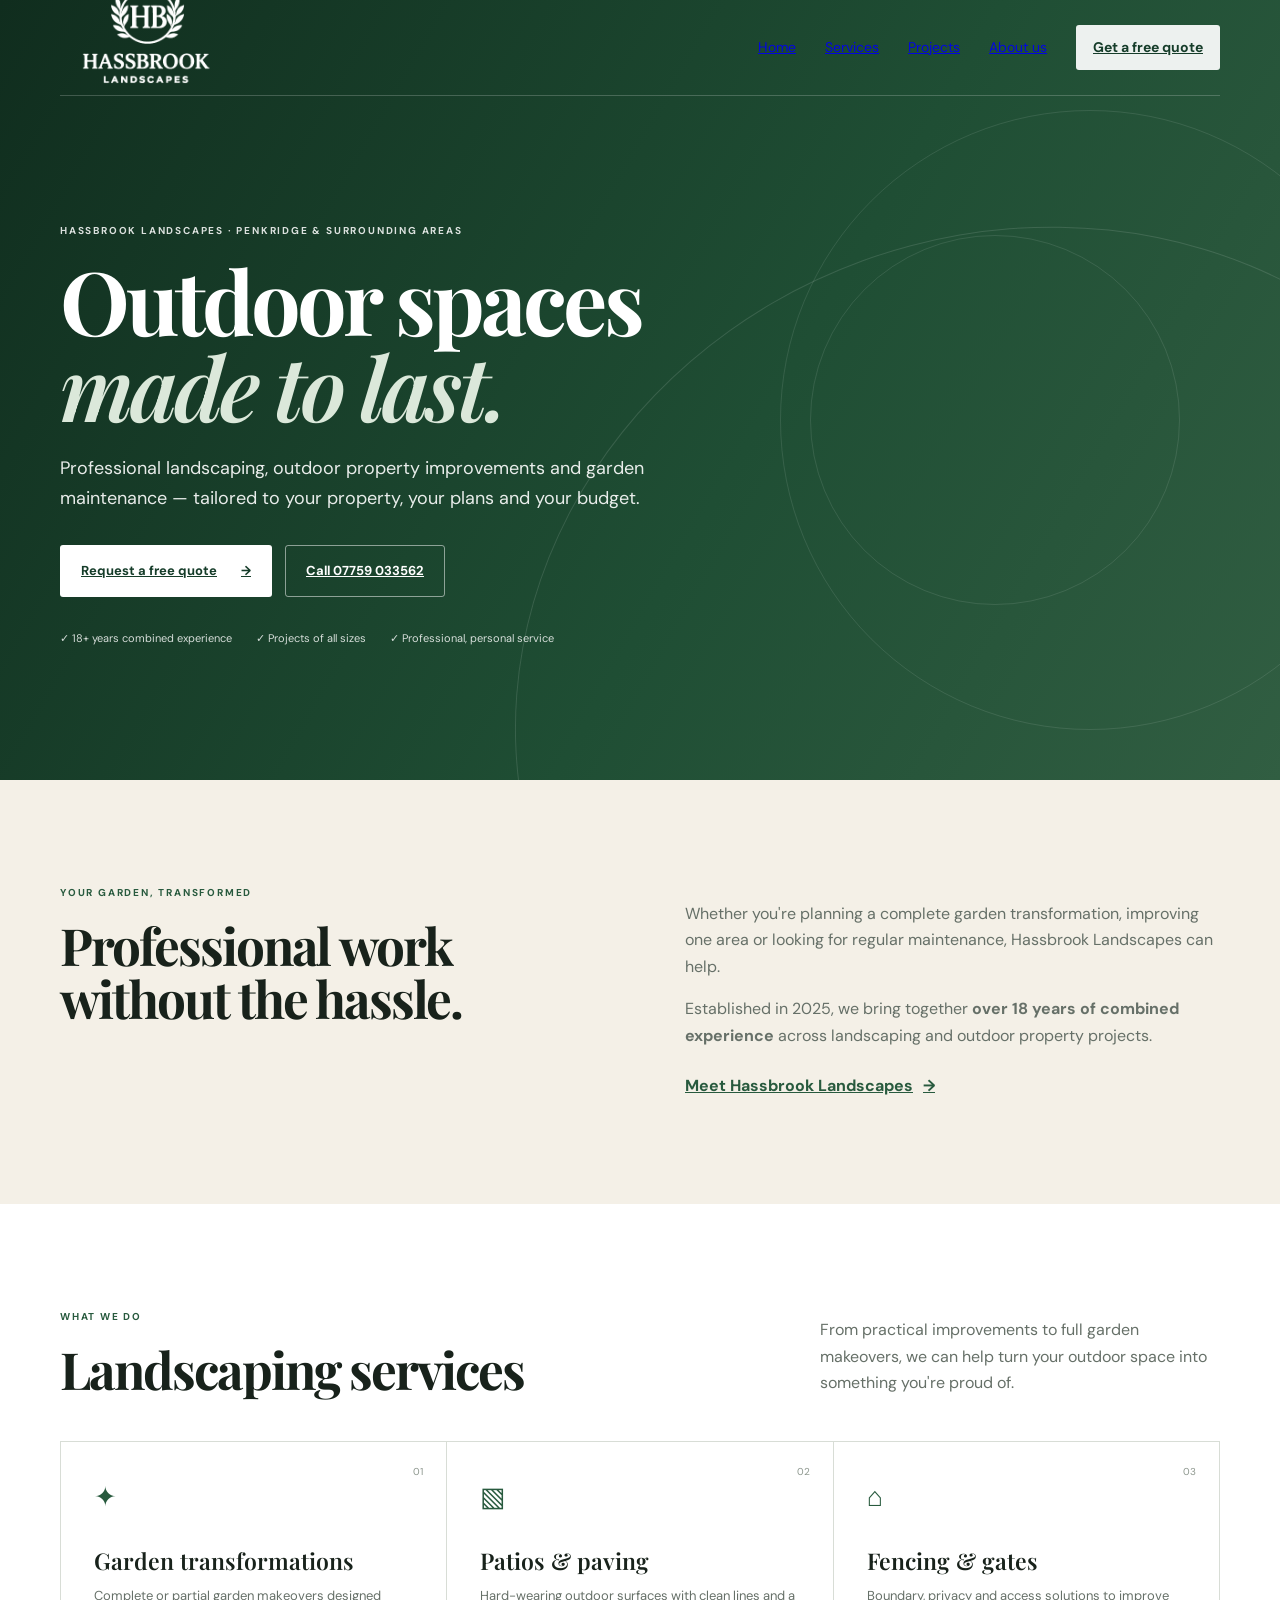
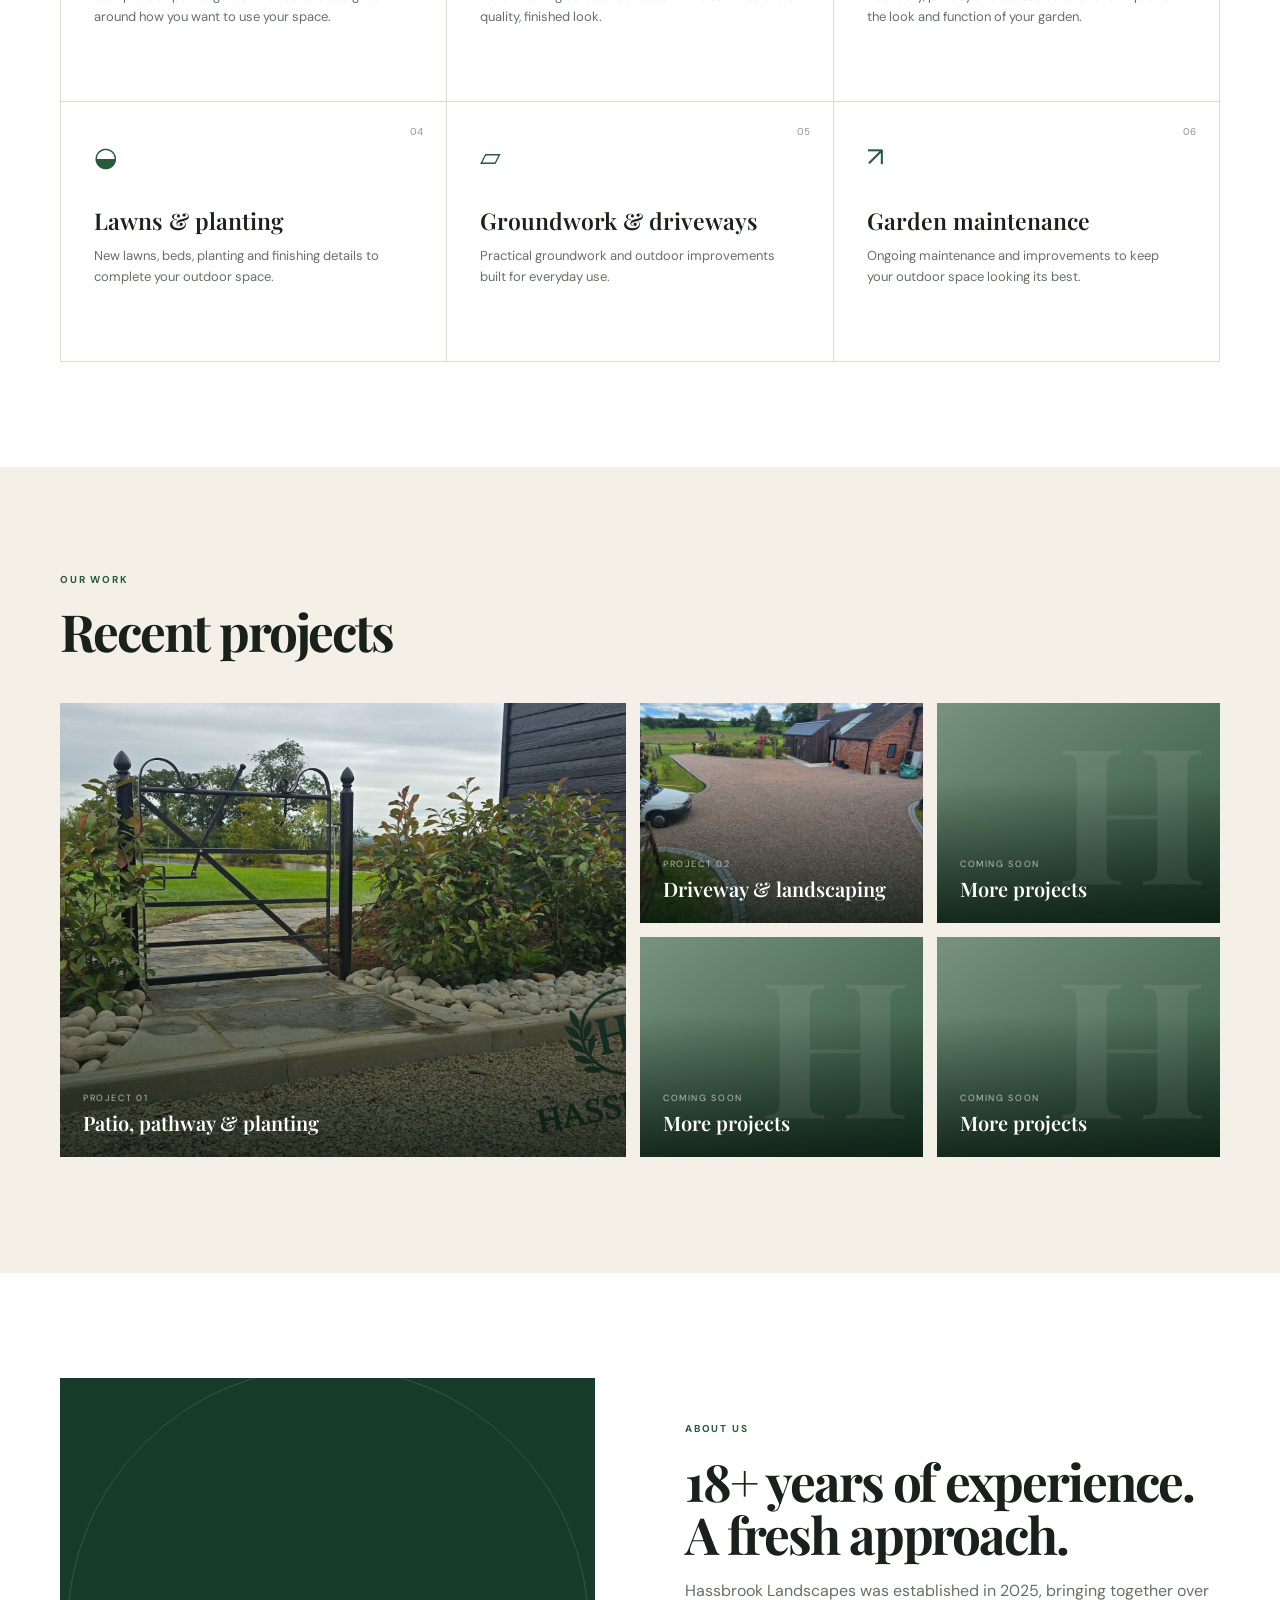
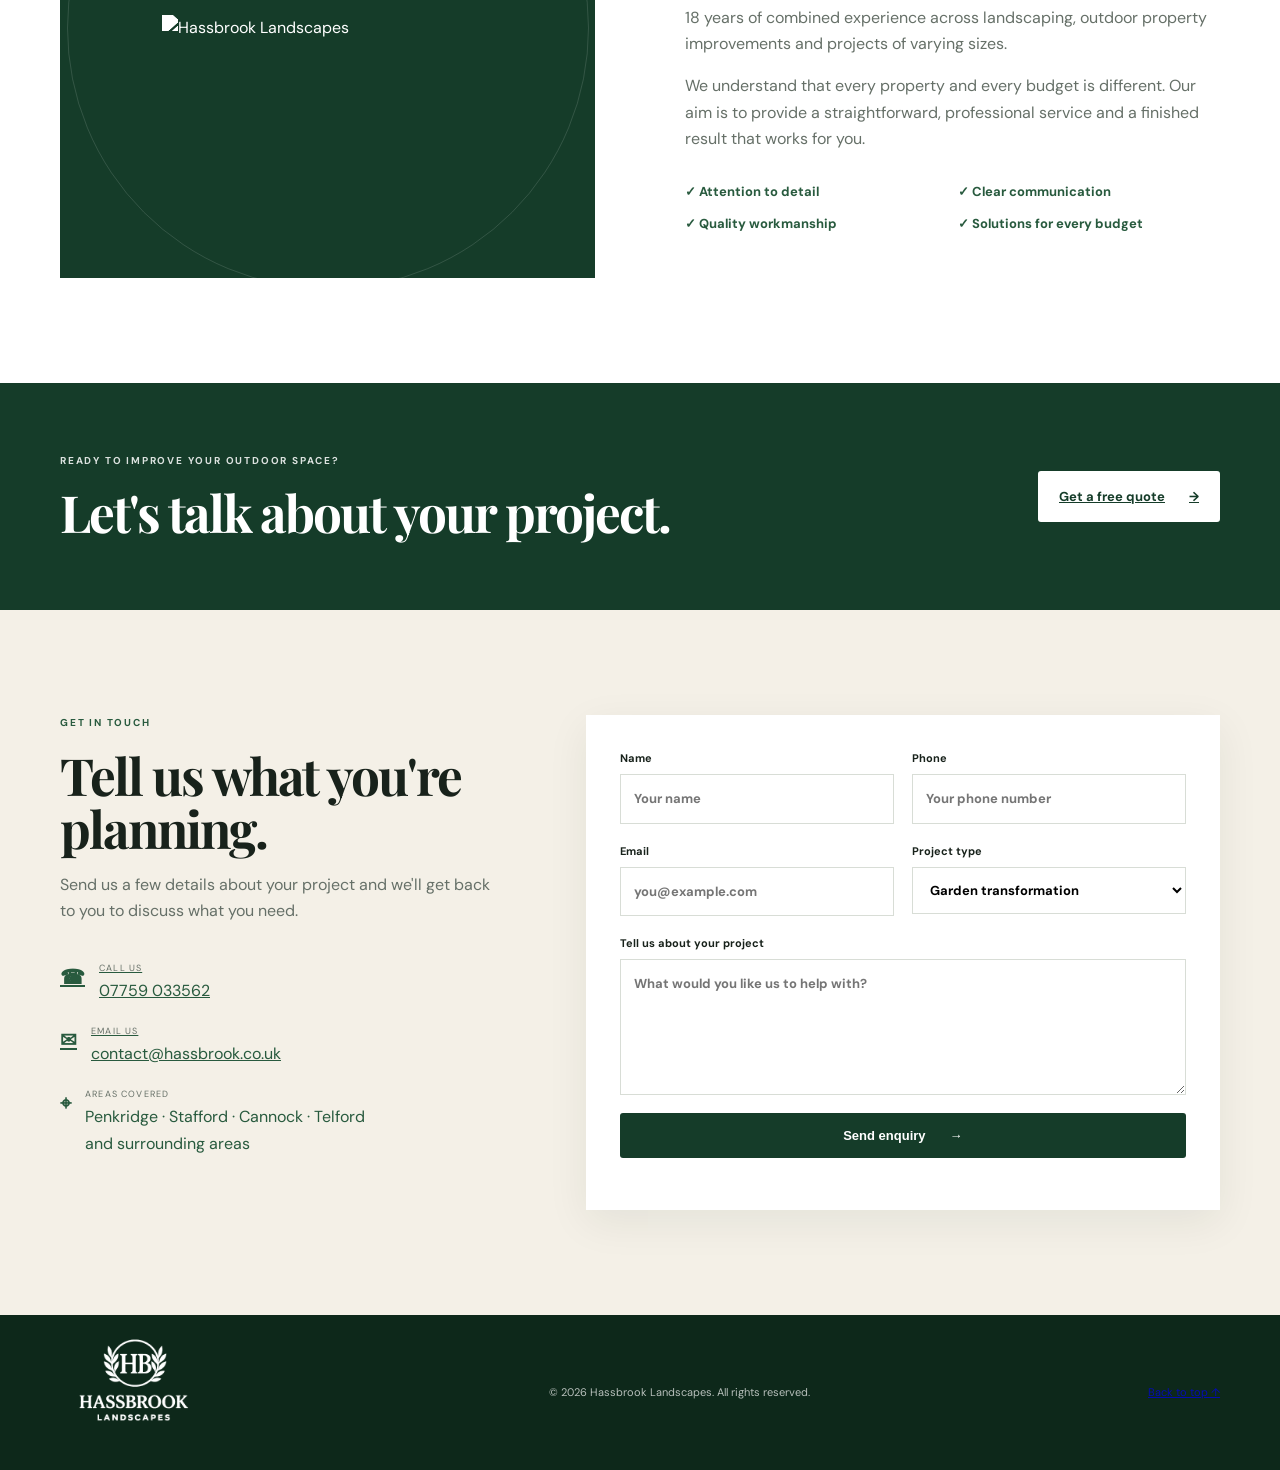
==== index.html @ f32b40a1 "Add files via upload" ====
<!doctype html>
<html lang="en-GB">
<head>
<meta charset="utf-8"><meta name="viewport" content="width=device-width,initial-scale=1">
<meta name="description" content="Hassbrook Landscapes provides landscaping, outdoor property improvements and garden maintenance across Penkridge, Stafford, Cannock, Telford and surrounding areas.">
<meta name="theme-color" content="#153c29"><title>Hassbrook Landscapes | Landscaping & Garden Maintenance</title>
<link rel="preconnect" href="https://fonts.googleapis.com"><link rel="preconnect" href="https://fonts.gstatic.com" crossorigin>
<link href="https://fonts.googleapis.com/css2?family=DM+Sans:wght@400;500;600;700&family=Playfair+Display:wght@600;700&display=swap" rel="stylesheet"><link rel="stylesheet" href="style.css">
</head>
<body>
<header class="header"><div class="wrap nav"><a class="logo-link" href="#home"><img src="logo.png" alt="Hassbrook Landscapes logo"></a><button class="menu" aria-label="Open navigation">☰</button><nav><a href="#home">Home</a><a href="#services">Services</a><a href="#projects">Projects</a><a href="#about">About us</a><a class="nav-cta" href="#contact">Get a free quote</a></nav></div></header>
<main>
<section id="home" class="hero"><div class="hero-shape one"></div><div class="hero-shape two"></div><div class="wrap hero-inner"><p class="eyebrow">Hassbrook Landscapes · Penkridge & surrounding areas</p><h1>Outdoor spaces<br><i>made to last.</i></h1><p class="lead">Professional landscaping, outdoor property improvements and garden maintenance — tailored to your property, your plans and your budget.</p><div class="actions"><a class="btn primary" href="#contact">Request a free quote <b>→</b></a><a class="btn outline" href="tel:07759033562">Call 07759 033562</a></div><div class="trust"><span>✓ 18+ years combined experience</span><span>✓ Projects of all sizes</span><span>✓ Professional, personal service</span></div></div></section>
<section class="intro"><div class="wrap split"><div><p class="eyebrow dark">Your garden, transformed</p><h2>Professional work without the hassle.</h2></div><div class="copy"><p>Whether you're planning a complete garden transformation, improving one area or looking for regular maintenance, Hassbrook Landscapes can help.</p><p>Established in 2025, we bring together <strong>over 18 years of combined experience</strong> across landscaping and outdoor property projects.</p><a class="text-link" href="#about">Meet Hassbrook Landscapes <span>→</span></a></div></div></section>
<section id="services" class="services section"><div class="wrap"><div class="heading"><div><p class="eyebrow dark">What we do</p><h2>Landscaping services</h2></div><p>From practical improvements to full garden makeovers, we can help turn your outdoor space into something you're proud of.</p></div><div class="cards">
<article><span>01</span><div class="ico">✦</div><h3>Garden transformations</h3><p>Complete or partial garden makeovers designed around how you want to use your space.</p></article>
<article><span>02</span><div class="ico">▧</div><h3>Patios & paving</h3><p>Hard-wearing outdoor surfaces with clean lines and a quality, finished look.</p></article>
<article><span>03</span><div class="ico">⌂</div><h3>Fencing & gates</h3><p>Boundary, privacy and access solutions to improve the look and function of your garden.</p></article>
<article><span>04</span><div class="ico">◒</div><h3>Lawns & planting</h3><p>New lawns, beds, planting and finishing details to complete your outdoor space.</p></article>
<article><span>05</span><div class="ico">▱</div><h3>Groundwork & driveways</h3><p>Practical groundwork and outdoor improvements built for everyday use.</p></article>
<article><span>06</span><div class="ico">↗</div><h3>Garden maintenance</h3><p>Ongoing maintenance and improvements to keep your outdoor space looking its best.</p></article>
</div></div></section>
<section id="projects" class="projects section"><div class="wrap"><div class="heading"><div><p class="eyebrow dark">Our work</p><h2>Recent projects</h2></div><p></p></div><div class="gallery"><div class="tile tall photo" style="background-image:url(project-02.jpg)"><div><small>PROJECT 01</small><strong>Patio, pathway & planting</strong></div></div><div class="tile photo" style="background-image:url('/Driveway2026.jpg')"><div><small>PROJECT 02</small><strong>Driveway & landscaping</strong></div></div><div class="tile"><div><small>COMING SOON</small><strong>More projects</strong></div></div><div class="tile"><div><small>COMING SOON</small><strong>More projects</strong></div></div><div class="tile"><div><small>COMING SOON</small><strong>More projects</strong></div></div></div><p class="note"></p></div></section>
<section id="about" class="about section"><div class="wrap split about-grid"><div class="brand-panel"><img src="assets/logo.png" alt="Hassbrook Landscapes"></div><div><p class="eyebrow dark">About us</p><h2>18+ years of experience. A fresh approach.</h2><p>Hassbrook Landscapes was established in 2025, bringing together over 18 years of combined experience across landscaping, outdoor property improvements and projects of varying sizes.</p><p>We understand that every property and every budget is different. Our aim is to provide a straightforward, professional service and a finished result that works for you.</p><div class="ticks"><span>✓ Attention to detail</span><span>✓ Clear communication</span><span>✓ Quality workmanship</span><span>✓ Solutions for every budget</span></div></div></div></section>
<section class="cta"><div class="wrap cta-inner"><div><p class="eyebrow">Ready to improve your outdoor space?</p><h2>Let's talk about your project.</h2></div><a class="btn light" href="#contact">Get a free quote <b>→</b></a></div></section>
<section id="contact" class="contact section"><div class="wrap contact-grid"><div><p class="eyebrow dark">Get in touch</p><h2>Tell us what you're planning.</h2><p>Send us a few details about your project and we'll get back to you to discuss what you need.</p><div class="details"><a href="tel:07759033562"><b>☎</b><span><small>Call us</small>07759 033562</span></a><a href="mailto:contact@hassbrook.co.uk"><b>✉</b><span><small>Email us</small>contact@hassbrook.co.uk</span></a><div><b>⌖</b><span><small>Areas covered</small>Penkridge · Stafford · Cannock · Telford<br>and surrounding areas</span></div></div></div>
<form class="form" action="https://formspree.io/f/meaoowyb" method="POST"><label>Name<input name="name" required placeholder="Your name"></label><label>Phone<input name="phone" type="tel" placeholder="Your phone number"></label><label>Email<input name="email" type="email" required placeholder="you@example.com"></label><label>Project type<select name="project"><option>Garden transformation</option><option>Patio / paving</option><option>Fencing / gates</option><option>Lawns / planting</option><option>Groundwork / driveway</option><option>Garden maintenance</option><option>Other</option></select></label><label class="full">Tell us about your project<textarea name="message" required rows="5" placeholder="What would you like us to help with?"></textarea></label><button class="btn primary full" type="submit">Send enquiry <b>→</b></button><p class="note full"></p></form></div></section>
</main>
<footer><div class="wrap foot"><a href="#home"><img src="logo.png" alt="Hassbrook Landscapes"></a><p>© <span id="year"></span> Hassbrook Landscapes. All rights reserved.</p><a href="#home">Back to top ↑</a></div></footer>
<script>document.getElementById('year').textContent=new Date().getFullYear();const m=document.querySelector('.menu'),n=document.querySelector('nav');m.onclick=()=>n.classList.toggle('open');document.querySelectorAll('nav a').forEach(a=>a.onclick=()=>n.classList.remove('open'));</script>
</body></html>
---- style.css ----
:root{--green:#153c29;--green2:#285a3e;--cream:#f4f0e7;--ink:#18221b;--muted:#667068;--line:#d8ddd6;--gold:#c7ae69;--serif:'Playfair Display',Georgia,serif;--sans:'DM Sans',Arial,sans-serif}*{box-sizing:border-box}html{scroll-behavior:smooth}body{margin:0;color:var(--ink);font-family:var(--sans);line-height:1.65}.wrap{width:min(1160px,calc(100% - 40px));margin:auto}.header{position:absolute;top:0;left:0;width:100%;z-index:5;color:white}.nav{height:96px;display:flex;align-items:center;justify-content:space-between;border-bottom:1px solid rgba(255,255,255,.2)}.logo-link img{width:175px;height:auto;display:block;filter:brightness(0) invert(1)}nav{display:flex;align-items:center;gap:29px;font-size:14px}nav a{opacity:.92}nav a:hover{opacity:1}.nav-cta{background:white;color:var(--green);padding:11px 17px;border-radius:3px;font-weight:700}.menu{display:none;background:none;border:0;color:#fff;font-size:25px}.hero{min-height:780px;display:flex;align-items:center;position:relative;overflow:hidden;color:white;background:linear-gradient(120deg,#102d1e,#1f4e34 58%,#315e42)}.hero:after{content:'';position:absolute;right:-20%;bottom:-50%;width:80%;height:120%;border:1px solid rgba(255,255,255,.12);border-radius:50%;transform:rotate(-20deg)}.hero-shape{position:absolute;border:1px solid rgba(255,255,255,.1);border-radius:50%}.one{width:620px;height:620px;right:-120px;top:110px}.two{width:370px;height:370px;right:100px;top:235px}.hero-inner{position:relative;z-index:1;padding-top:90px}.eyebrow{text-transform:uppercase;letter-spacing:.18em;font-size:10px;font-weight:700;margin:0 0 17px;opacity:.85}.dark{color:var(--green2);opacity:1}.hero h1{font:700 clamp(54px,7vw,88px)/.98 var(--serif);letter-spacing:-.045em;margin:0 0 25px}.hero h1 i{color:#dbe8da;font-weight:600}.lead{max-width:650px;font-size:18px;opacity:.9}.actions{display:flex;gap:13px;margin:32px 0}.btn{display:inline-flex;align-items:center;justify-content:center;gap:24px;border:1px solid transparent;border-radius:3px;padding:14px 20px;font-weight:700;font-size:13px;cursor:pointer}.primary{background:var(--green);color:#fff}.hero .primary{background:#fff;color:var(--green)}.outline{color:#fff;border-color:rgba(255,255,255,.5)}.light{background:#fff;color:var(--green)}.trust{display:flex;gap:24px;flex-wrap:wrap;font-size:11px;opacity:.82}.intro,.projects,.contact{background:var(--cream)}.section,.intro{padding:105px 0}.split{display:grid;grid-template-columns:1fr 1fr;gap:90px}.intro h2,.section h2,.cta h2{font:700 clamp(38px,4vw,58px)/1.05 var(--serif);letter-spacing:-.04em;margin:0}.copy p,.heading>p,.about-grid>div:last-child>p:not(.eyebrow),.contact-grid>div>p:not(.eyebrow){color:var(--muted)}.text-link{font-weight:700;color:var(--green2);display:inline-flex;gap:10px;margin-top:8px}.heading{display:flex;justify-content:space-between;align-items:end;gap:40px;margin-bottom:44px}.heading>p{max-width:400px;margin:0}.cards{display:grid;grid-template-columns:repeat(3,1fr);border-left:1px solid var(--line);border-top:1px solid var(--line)}.cards article{position:relative;min-height:260px;padding:33px;border-right:1px solid var(--line);border-bottom:1px solid var(--line)}.cards article>span{position:absolute;top:22px;right:23px;font-size:10px;color:#8c968d}.ico{font-size:27px;color:var(--green2);margin-bottom:28px}.cards h3{font:600 23px/1.2 var(--serif);margin:0 0 10px}.cards p{font-size:13px;color:var(--muted);margin:0}.gallery{display:grid;grid-template-columns:2fr 1fr 1fr;grid-auto-rows:220px;gap:14px}.tile{position:relative;overflow:hidden;background:linear-gradient(145deg,#78927e,#2d523a)}.tile:before{content:'';position:absolute;inset:0;background:linear-gradient(transparent 35%,rgba(5,20,12,.78))}.tile:after{content:'H';position:absolute;font:700 190px/1 var(--serif);color:rgba(255,255,255,.08);right:12px;top:8px}.tile>div{position:absolute;bottom:0;padding:23px;color:#fff}.tile small{display:block;font-size:9px;letter-spacing:.18em;opacity:.65;margin-bottom:6px}.tile strong{display:block;font:600 20px/1.1 var(--serif)}.tall{grid-row:span 2}.note{font-size:11px;color:var(--muted)}.about{background:#fff}.about-grid{align-items:center}.brand-panel{min-height:500px;background:var(--green);display:flex;align-items:center;justify-content:center;overflow:hidden;position:relative}.brand-panel:before{content:'';position:absolute;width:520px;height:520px;border:1px solid rgba(255,255,255,.13);border-radius:50%}.brand-panel img{width:62%;position:relative;filter:brightness(0) invert(1)}.ticks{display:grid;grid-template-columns:1fr 1fr;gap:11px;margin-top:28px;font-size:13px;font-weight:700;color:var(--green2)}.cta{padding:70px 0;background:var(--green);color:#fff}.cta-inner{display:flex;align-items:center;justify-content:space-between;gap:40px}.cta h2{max-width:700px}.contact-grid{display:grid;grid-template-columns:.82fr 1.18fr;gap:85px}.details{display:grid;gap:20px;margin-top:36px}.details a,.details>div{display:flex;gap:14px;align-items:flex-start;color:var(--green2)}.details b{font-size:20px}.details small{display:block;text-transform:uppercase;letter-spacing:.13em;font-size:9px;color:var(--muted);margin-bottom:2px}.form{background:white;padding:34px;display:grid;grid-template-columns:1fr 1fr;gap:18px;box-shadow:0 12px 40px rgba(20,45,30,.07)}label{font-size:11px;font-weight:700}input,select,textarea{display:block;width:100%;margin-top:7px;border:1px solid var(--line);padding:13px;font:inherit;font-size:13px;background:#fff;outline:none}textarea{resize:vertical}input:focus,select:focus,textarea:focus{border-color:var(--green2)}.full{grid-column:1/-1}.form .note{margin:0}.foot{min-height:100px;display:flex;align-items:center;justify-content:space-between;gap:20px}.foot img{width:150px;filter:brightness(0) invert(1)}footer{background:#0d281a;color:#fff;font-size:11px}footer p{opacity:.7}footer a:last-child{opacity:.7}@media(max-width:800px){.wrap{width:min(100% - 28px,620px)}.nav{height:78px}.logo-link img{width:145px}.menu{display:block}nav{display:none;position:absolute;top:78px;left:0;right:0;background:var(--green);padding:20px;flex-direction:column;align-items:stretch;gap:17px}nav.open{display:flex}.nav-cta{text-align:center}.hero{min-height:700px}.hero h1{font-size:54px}.lead{font-size:16px}.actions{flex-direction:column;align-items:stretch}.trust{display:grid;gap:7px}.section,.intro{padding:75px 0}.split,.contact-grid{grid-template-columns:1fr;gap:45px}.heading,.cta-inner{display:block}.heading>p{margin-top:14px}.cards{grid-template-columns:1fr}.gallery{grid-template-columns:1fr 1fr;grid-auto-rows:190px}.tall{grid-column:span 2;grid-row:span 1}.brand-panel{min-height:360px}.form{grid-template-columns:1fr}.full{grid-column:1}.foot{flex-direction:column;justify-content:center;padding:25px 0;text-align:center}}@media(max-width:470px){.gallery{grid-template-columns:1fr}.tall{grid-column:span 1}.ticks{grid-template-columns:1fr}}

.tile.photo{background-size:cover;background-position:center}.tile.photo:after{display:none}.tile.photo:before{z-index:1}.tile.photo>div{z-index:2}
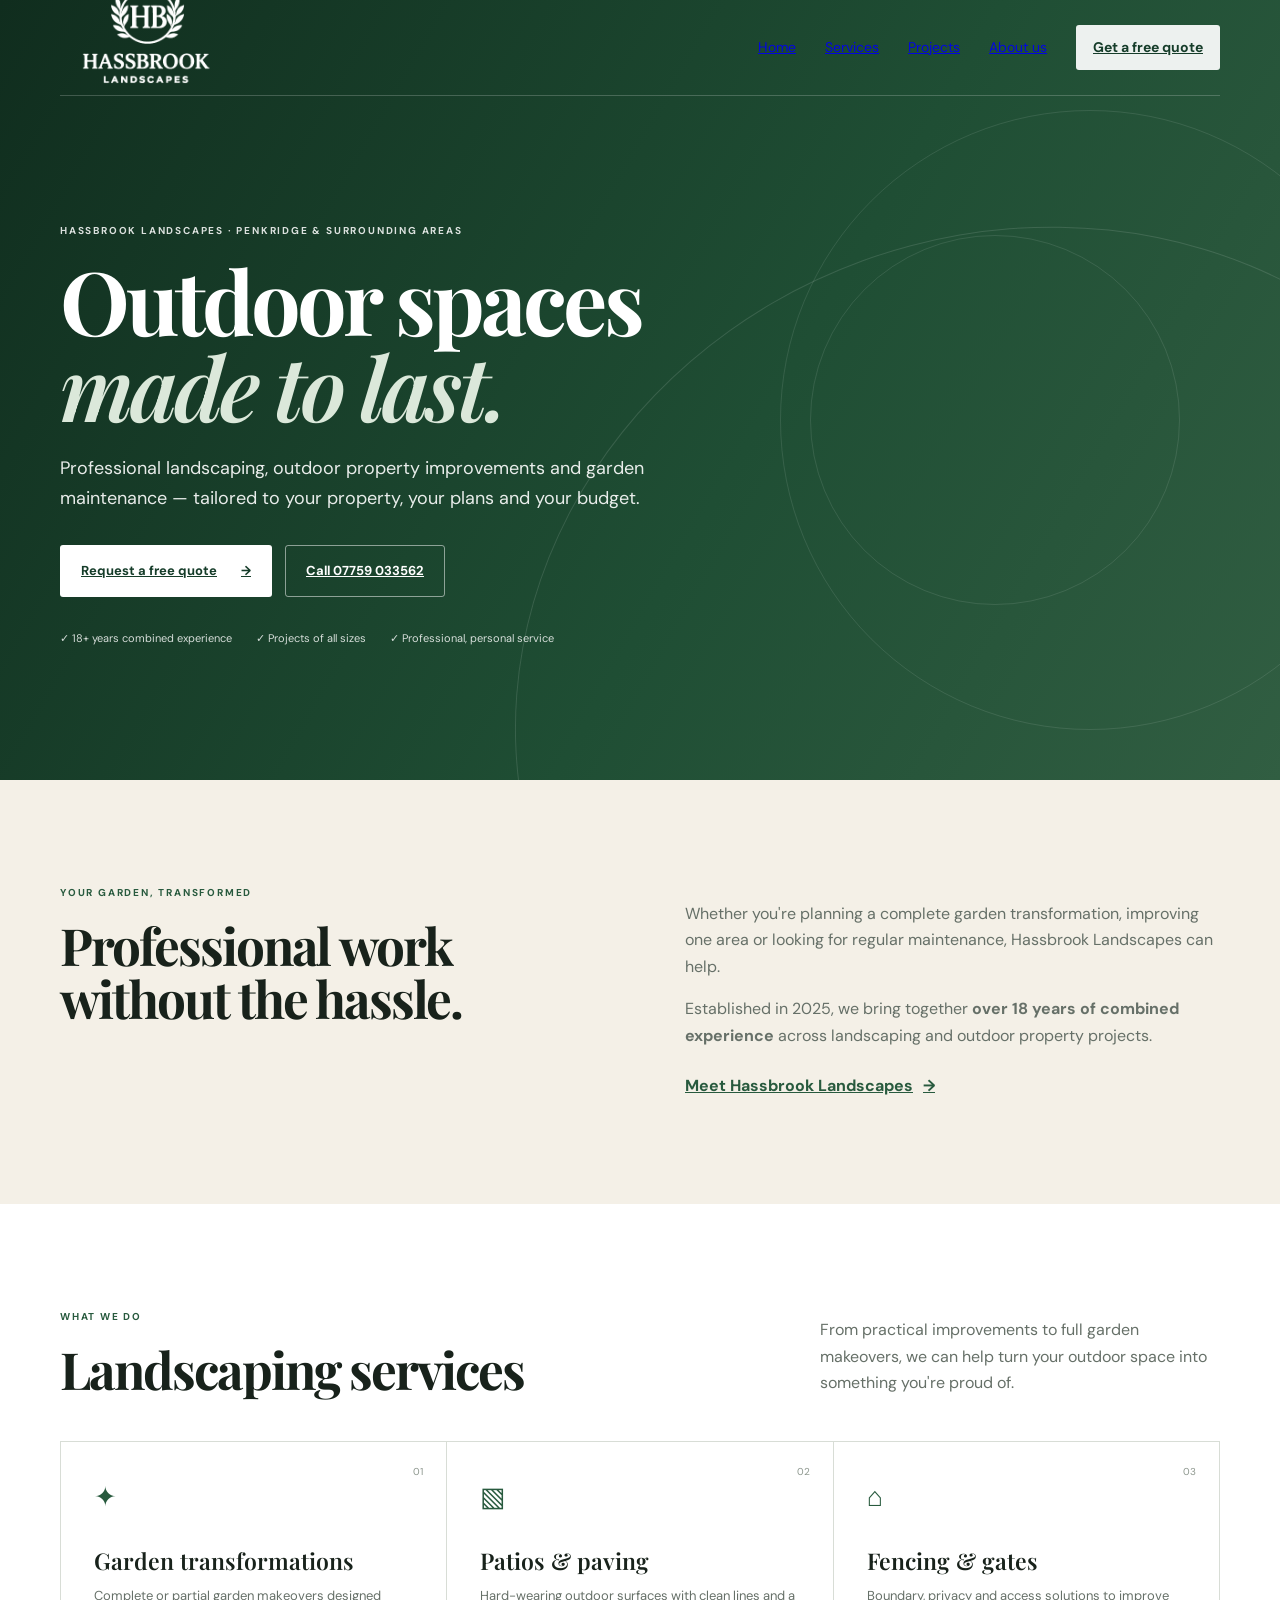
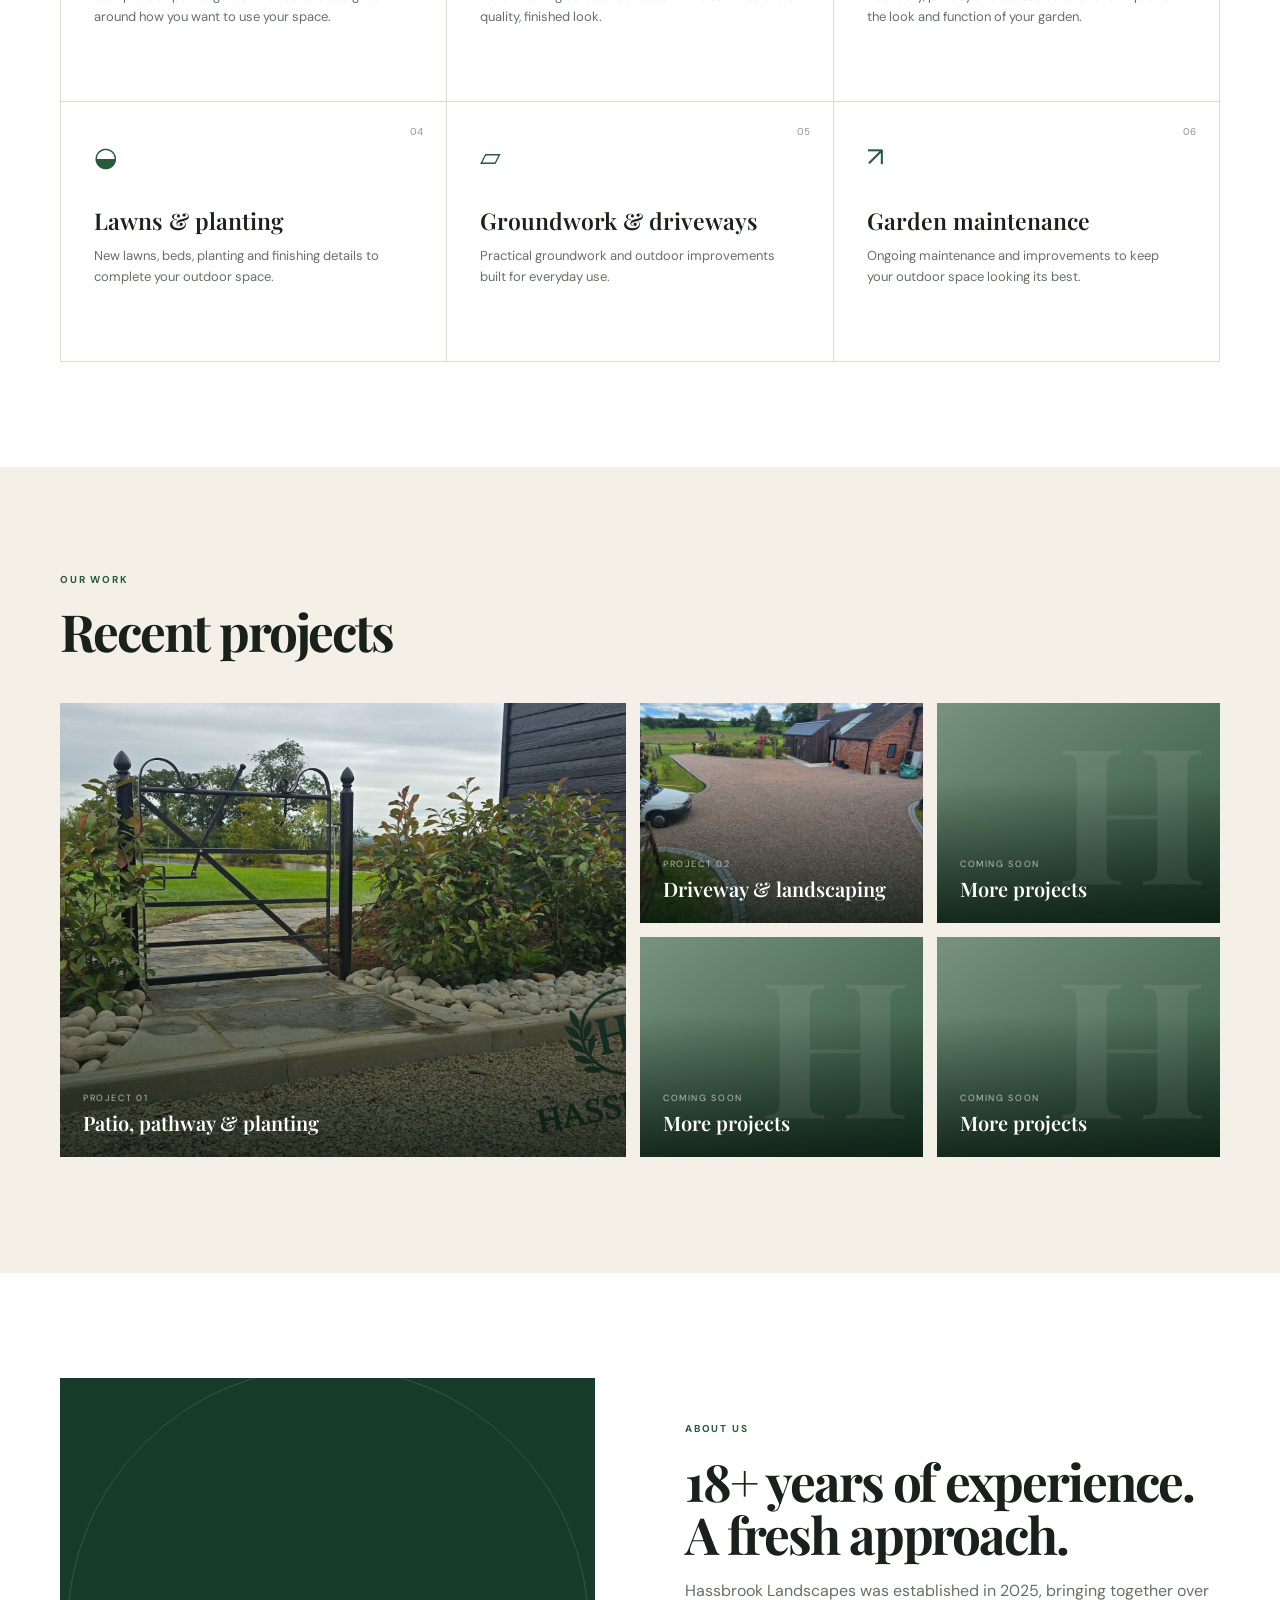
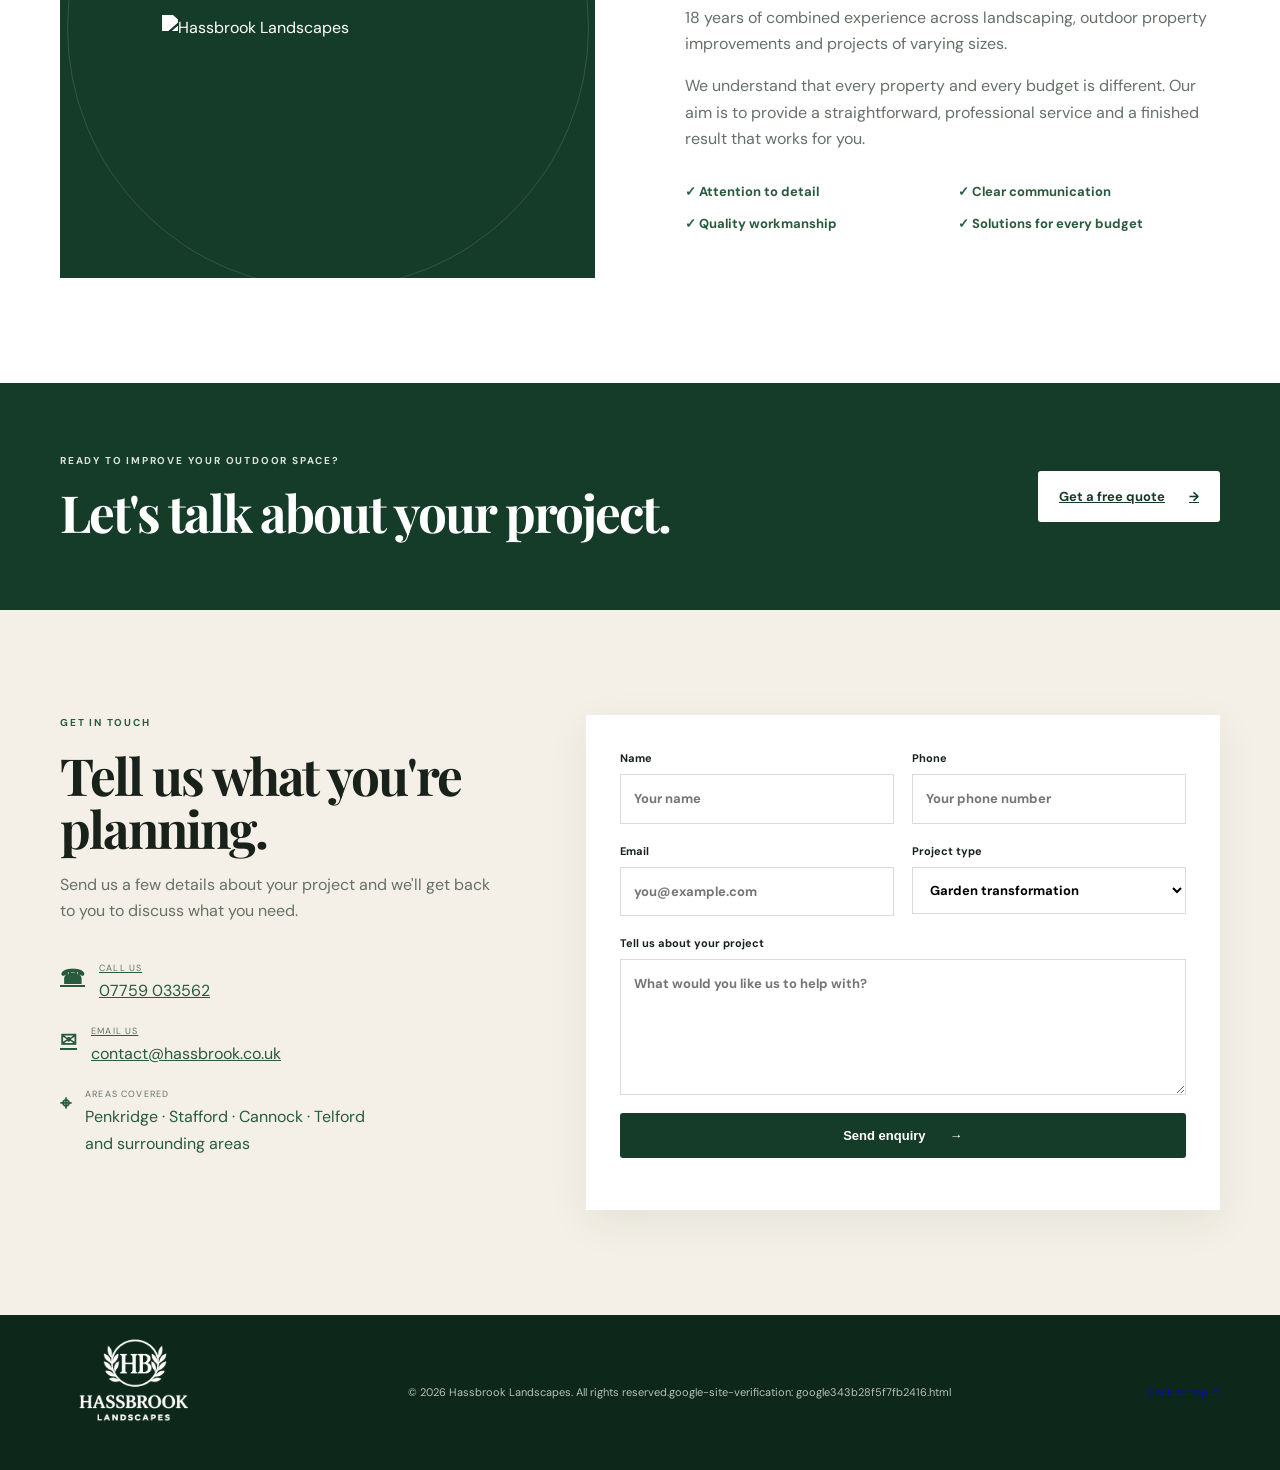
==== commit cbaa093e: "Add files via upload" ====
--- a/index.html
+++ b/index.html
@@ -24,8 +24,8 @@
 <section id="about" class="about section"><div class="wrap split about-grid"><div class="brand-panel"><img src="assets/logo.png" alt="Hassbrook Landscapes"></div><div><p class="eyebrow dark">About us</p><h2>18+ years of experience. A fresh approach.</h2><p>Hassbrook Landscapes was established in 2025, bringing together over 18 years of combined experience across landscaping, outdoor property improvements and projects of varying sizes.</p><p>We understand that every property and every budget is different. Our aim is to provide a straightforward, professional service and a finished result that works for you.</p><div class="ticks"><span>✓ Attention to detail</span><span>✓ Clear communication</span><span>✓ Quality workmanship</span><span>✓ Solutions for every budget</span></div></div></div></section>
 <section class="cta"><div class="wrap cta-inner"><div><p class="eyebrow">Ready to improve your outdoor space?</p><h2>Let's talk about your project.</h2></div><a class="btn light" href="#contact">Get a free quote <b>→</b></a></div></section>
 <section id="contact" class="contact section"><div class="wrap contact-grid"><div><p class="eyebrow dark">Get in touch</p><h2>Tell us what you're planning.</h2><p>Send us a few details about your project and we'll get back to you to discuss what you need.</p><div class="details"><a href="tel:07759033562"><b>☎</b><span><small>Call us</small>07759 033562</span></a><a href="mailto:contact@hassbrook.co.uk"><b>✉</b><span><small>Email us</small>contact@hassbrook.co.uk</span></a><div><b>⌖</b><span><small>Areas covered</small>Penkridge · Stafford · Cannock · Telford<br>and surrounding areas</span></div></div></div>
-<form class="form" action="https://formspree.io/f/meaoowyb" method="POST"><label>Name<input name="name" required placeholder="Your name"></label><label>Phone<input name="phone" type="tel" placeholder="Your phone number"></label><label>Email<input name="email" type="email" required placeholder="you@example.com"></label><label>Project type<select name="project"><option>Garden transformation</option><option>Patio / paving</option><option>Fencing / gates</option><option>Lawns / planting</option><option>Groundwork / driveway</option><option>Garden maintenance</option><option>Other</option></select></label><label class="full">Tell us about your project<textarea name="message" required rows="5" placeholder="What would you like us to help with?"></textarea></label><button class="btn primary full" type="submit">Send enquiry <b>→</b></button><p class="note full"></p></form></div></section>
+<form class="form" action="https://formspree.io/f/mqpaavjl" method="POST"><label>Name<input name="name" required placeholder="Your name"></label><label>Phone<input name="phone" type="tel" placeholder="Your phone number"></label><label>Email<input name="email" type="email" required placeholder="you@example.com"></label><label>Project type<select name="project"><option>Garden transformation</option><option>Patio / paving</option><option>Fencing / gates</option><option>Lawns / planting</option><option>Groundwork / driveway</option><option>Garden maintenance</option><option>Other</option></select></label><label class="full">Tell us about your project<textarea name="message" required rows="5" placeholder="What would you like us to help with?"></textarea></label><button class="btn primary full" type="submit">Send enquiry <b>→</b></button><p class="note full"></p></form></div></section>
 </main>
-<footer><div class="wrap foot"><a href="#home"><img src="logo.png" alt="Hassbrook Landscapes"></a><p>© <span id="year"></span> Hassbrook Landscapes. All rights reserved.</p><a href="#home">Back to top ↑</a></div></footer>
+<footer><div class="wrap foot"><a href="#home"><img src="logo.png" alt="Hassbrook Landscapes"></a><p>© <span id="year"></span> Hassbrook Landscapes. All rights reserved.google-site-verification: google343b28f5f7fb2416.html</p><a href="#home">Back to top ↑</a></div></footer>
 <script>document.getElementById('year').textContent=new Date().getFullYear();const m=document.querySelector('.menu'),n=document.querySelector('nav');m.onclick=()=>n.classList.toggle('open');document.querySelectorAll('nav a').forEach(a=>a.onclick=()=>n.classList.remove('open'));</script>
 </body></html>
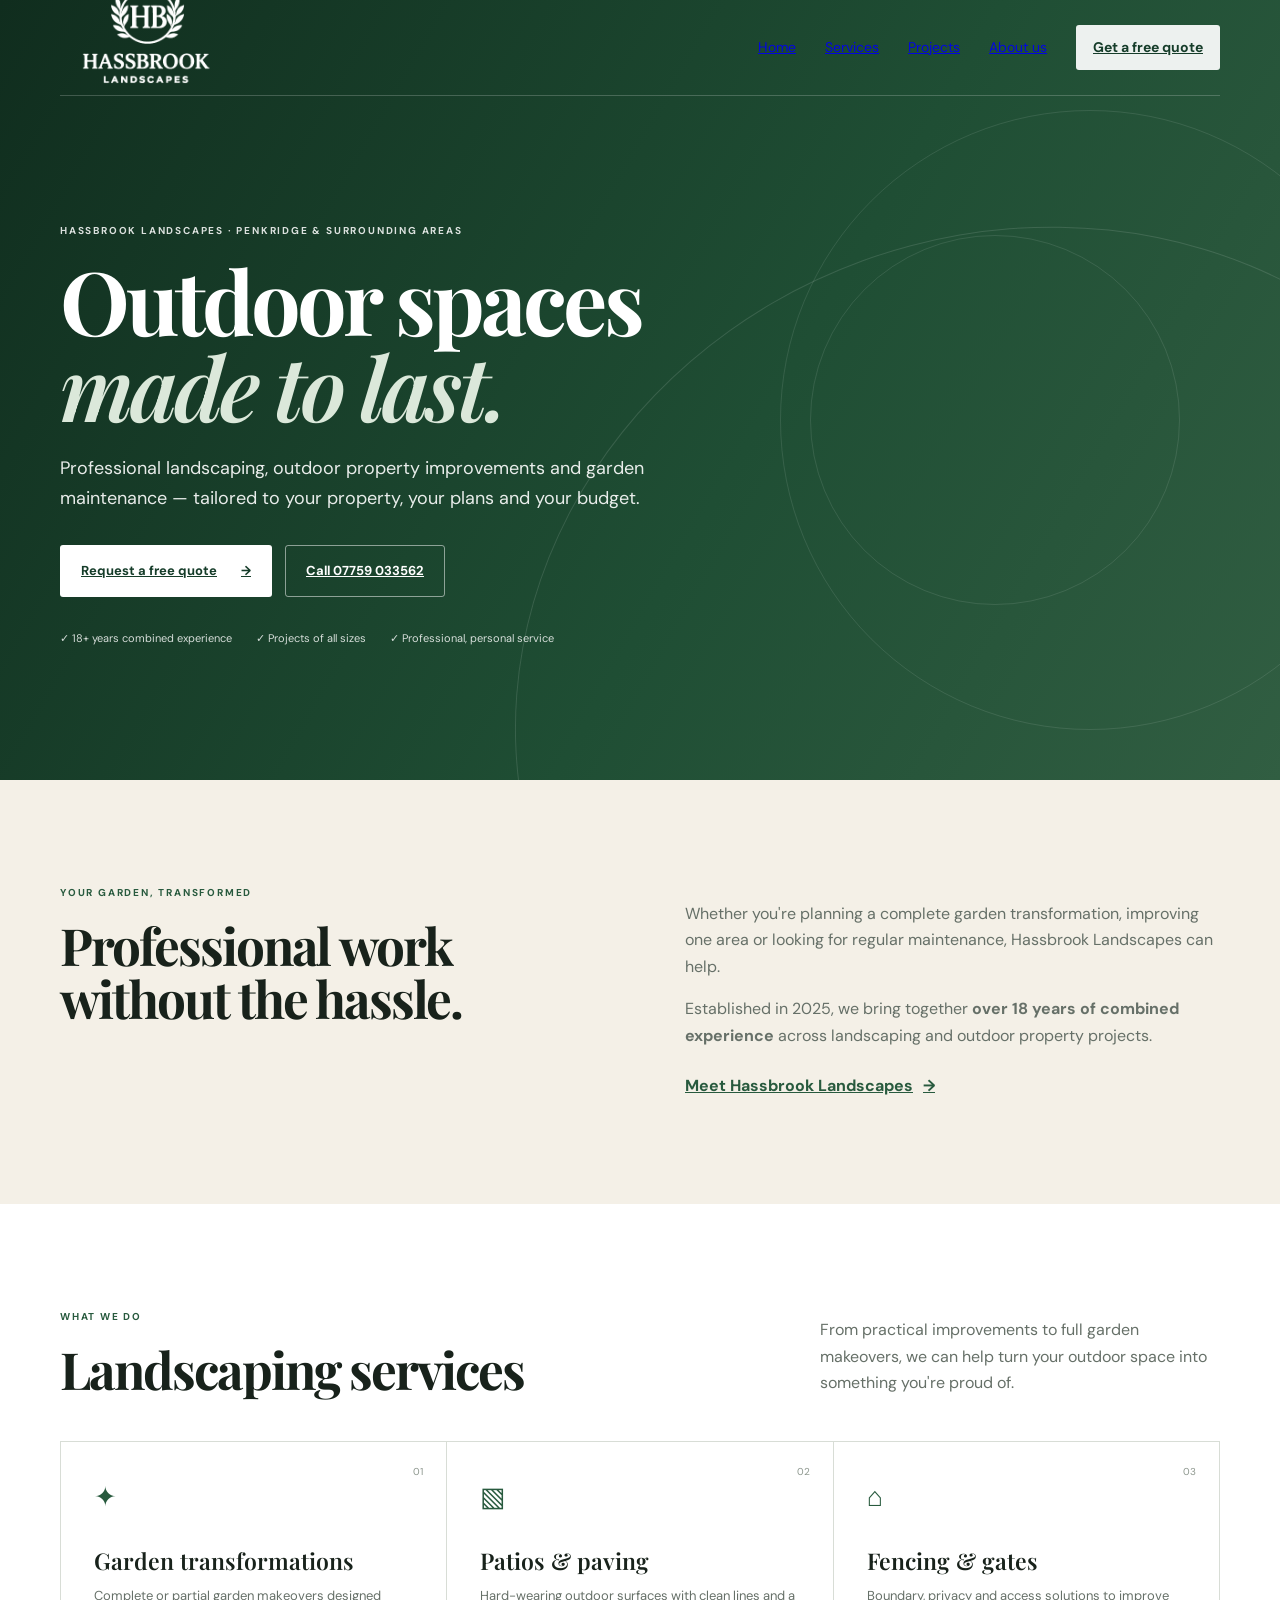
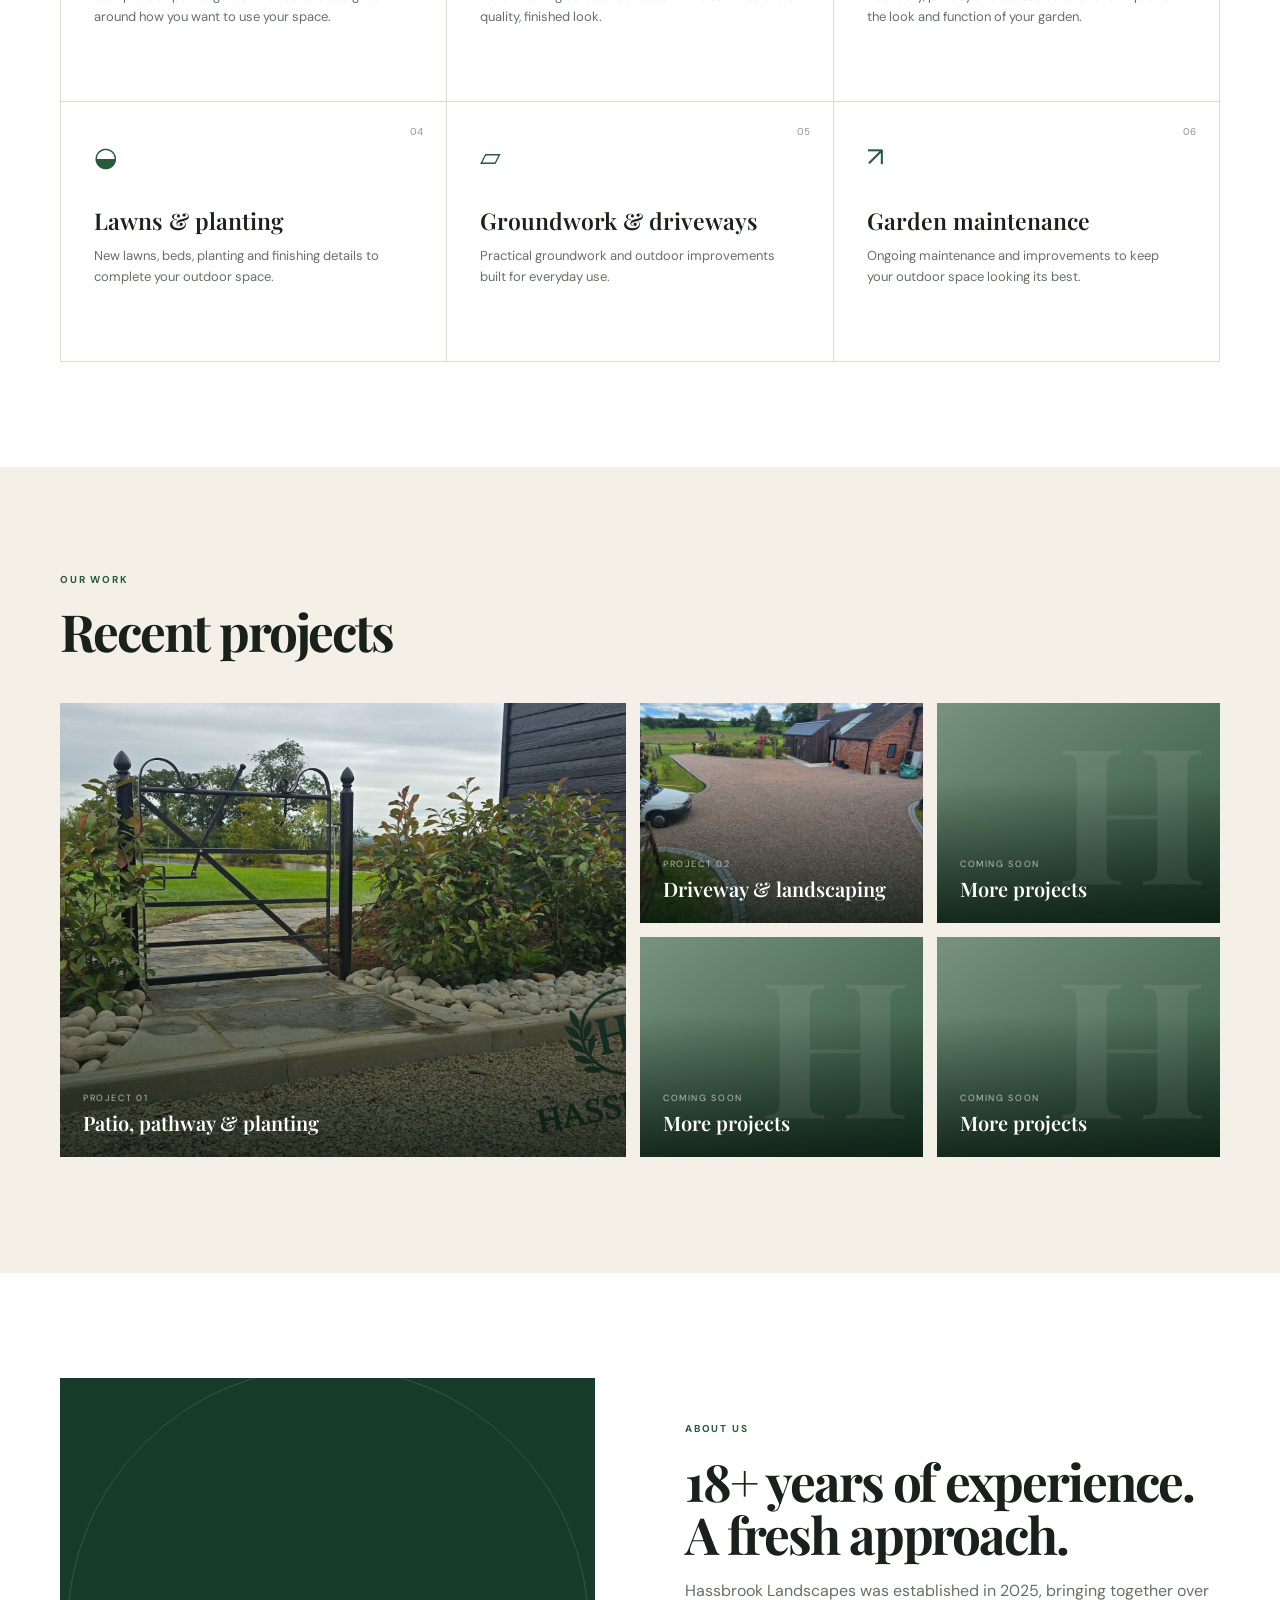
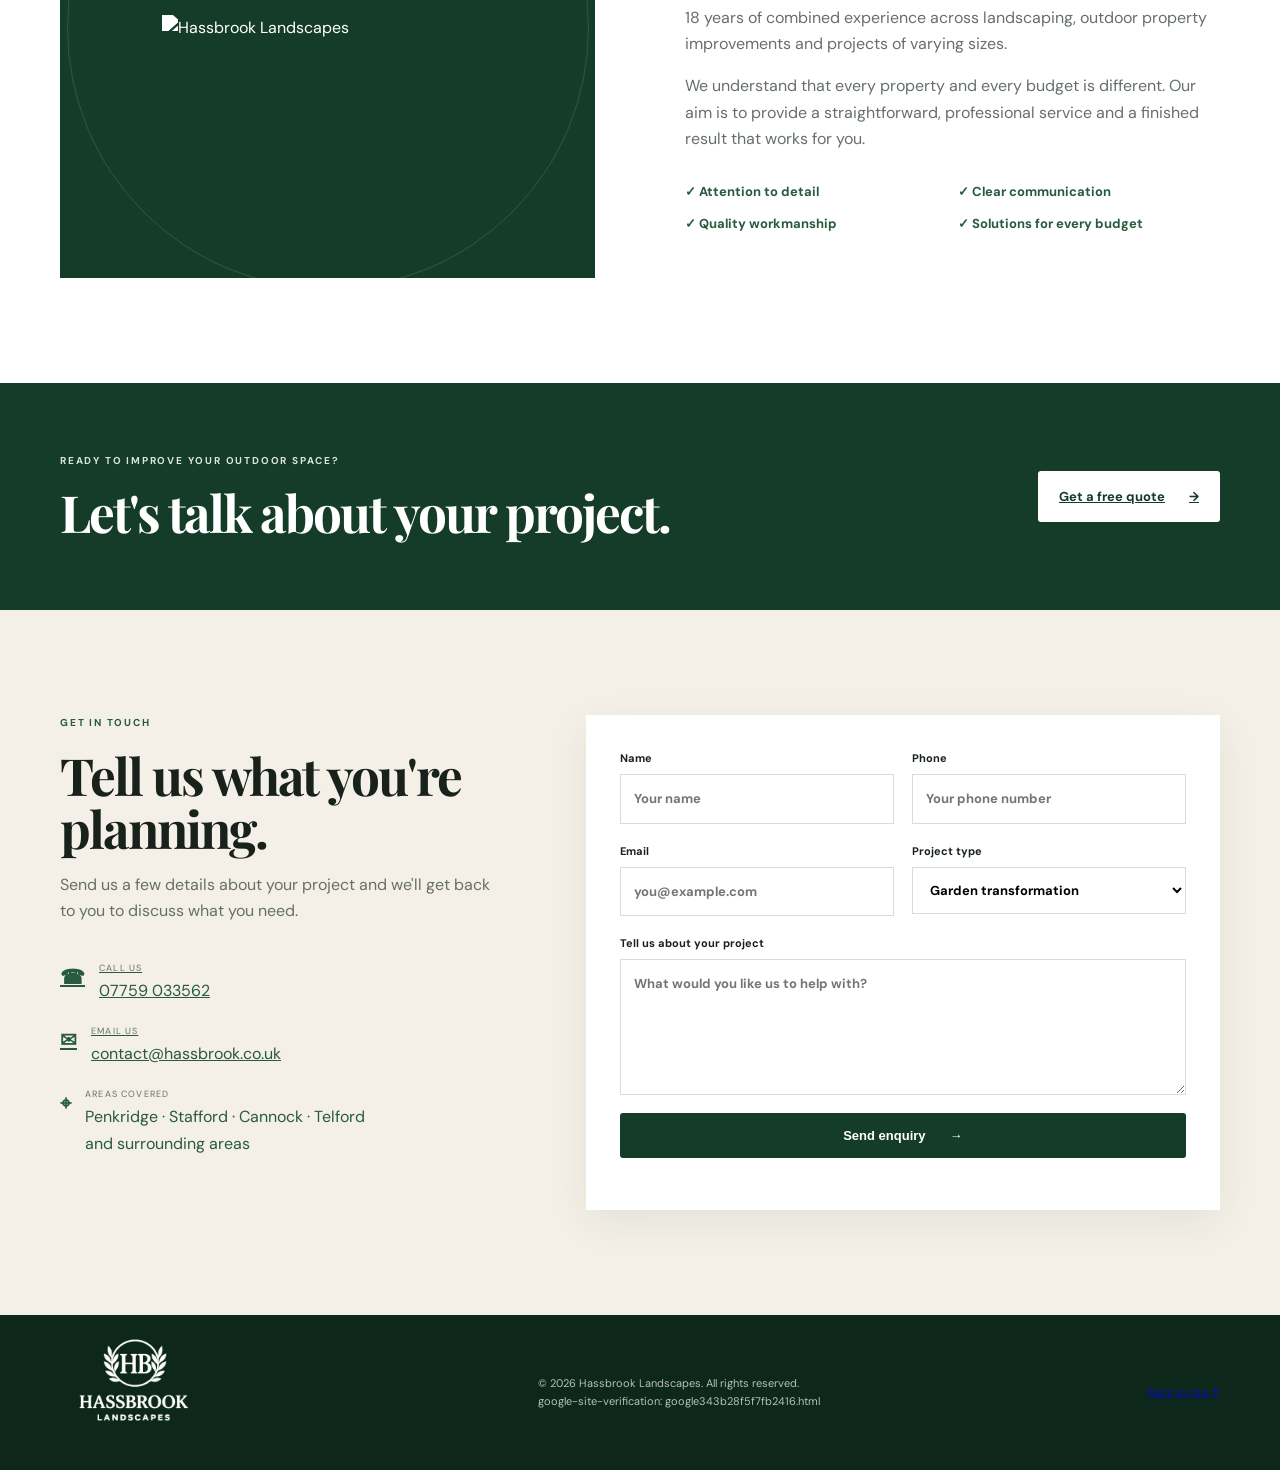
==== commit ead0c22f: "Add files via upload" ====
--- a/index.html
+++ b/index.html
@@ -26,6 +26,6 @@
 <section id="contact" class="contact section"><div class="wrap contact-grid"><div><p class="eyebrow dark">Get in touch</p><h2>Tell us what you're planning.</h2><p>Send us a few details about your project and we'll get back to you to discuss what you need.</p><div class="details"><a href="tel:07759033562"><b>☎</b><span><small>Call us</small>07759 033562</span></a><a href="mailto:contact@hassbrook.co.uk"><b>✉</b><span><small>Email us</small>contact@hassbrook.co.uk</span></a><div><b>⌖</b><span><small>Areas covered</small>Penkridge · Stafford · Cannock · Telford<br>and surrounding areas</span></div></div></div>
 <form class="form" action="https://formspree.io/f/mqpaavjl" method="POST"><label>Name<input name="name" required placeholder="Your name"></label><label>Phone<input name="phone" type="tel" placeholder="Your phone number"></label><label>Email<input name="email" type="email" required placeholder="you@example.com"></label><label>Project type<select name="project"><option>Garden transformation</option><option>Patio / paving</option><option>Fencing / gates</option><option>Lawns / planting</option><option>Groundwork / driveway</option><option>Garden maintenance</option><option>Other</option></select></label><label class="full">Tell us about your project<textarea name="message" required rows="5" placeholder="What would you like us to help with?"></textarea></label><button class="btn primary full" type="submit">Send enquiry <b>→</b></button><p class="note full"></p></form></div></section>
 </main>
-<footer><div class="wrap foot"><a href="#home"><img src="logo.png" alt="Hassbrook Landscapes"></a><p>© <span id="year"></span> Hassbrook Landscapes. All rights reserved.google-site-verification: google343b28f5f7fb2416.html</p><a href="#home">Back to top ↑</a></div></footer>
+<footer><div class="wrap foot"><a href="#home"><img src="logo.png" alt="Hassbrook Landscapes"></a><p>© <span id="year"></span> Hassbrook Landscapes. All rights reserved.<br>google-site-verification: google343b28f5f7fb2416.html</p><a href="#home">Back to top ↑</a></div></footer>
 <script>document.getElementById('year').textContent=new Date().getFullYear();const m=document.querySelector('.menu'),n=document.querySelector('nav');m.onclick=()=>n.classList.toggle('open');document.querySelectorAll('nav a').forEach(a=>a.onclick=()=>n.classList.remove('open'));</script>
 </body></html>
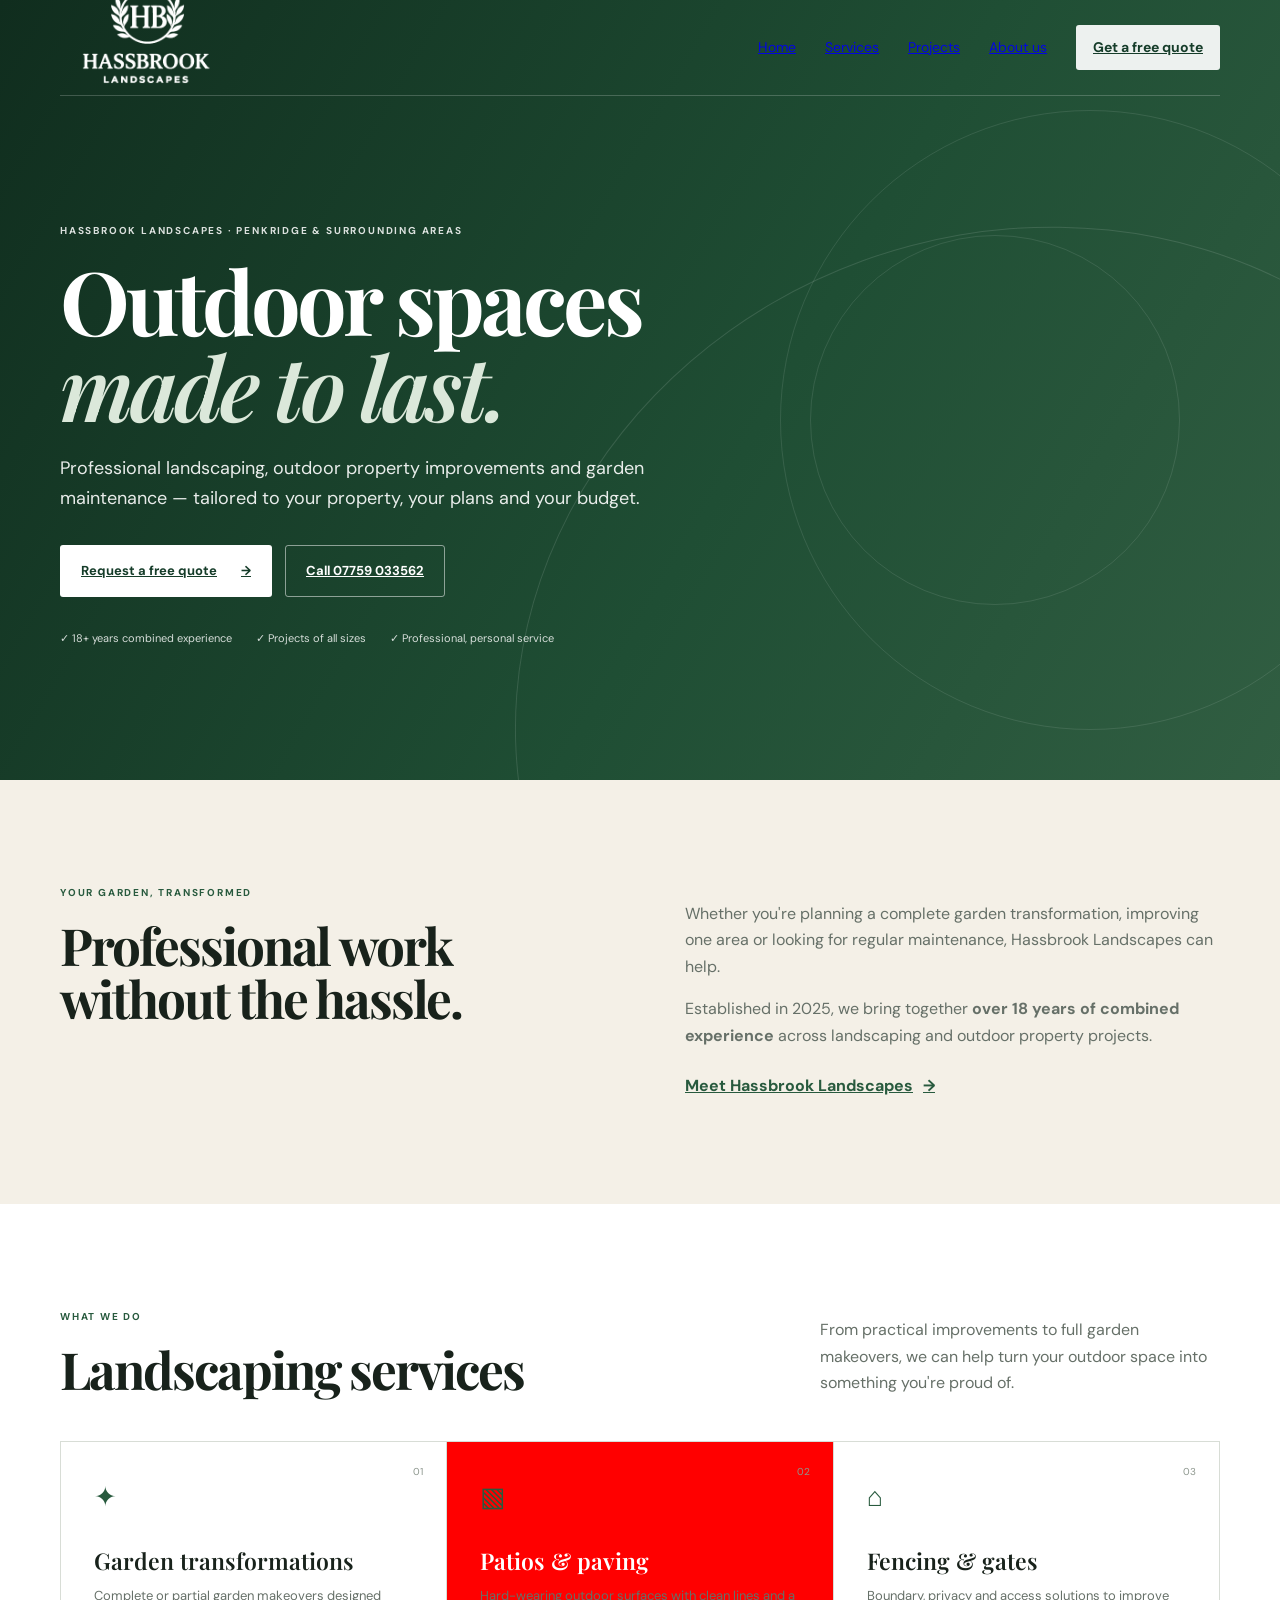
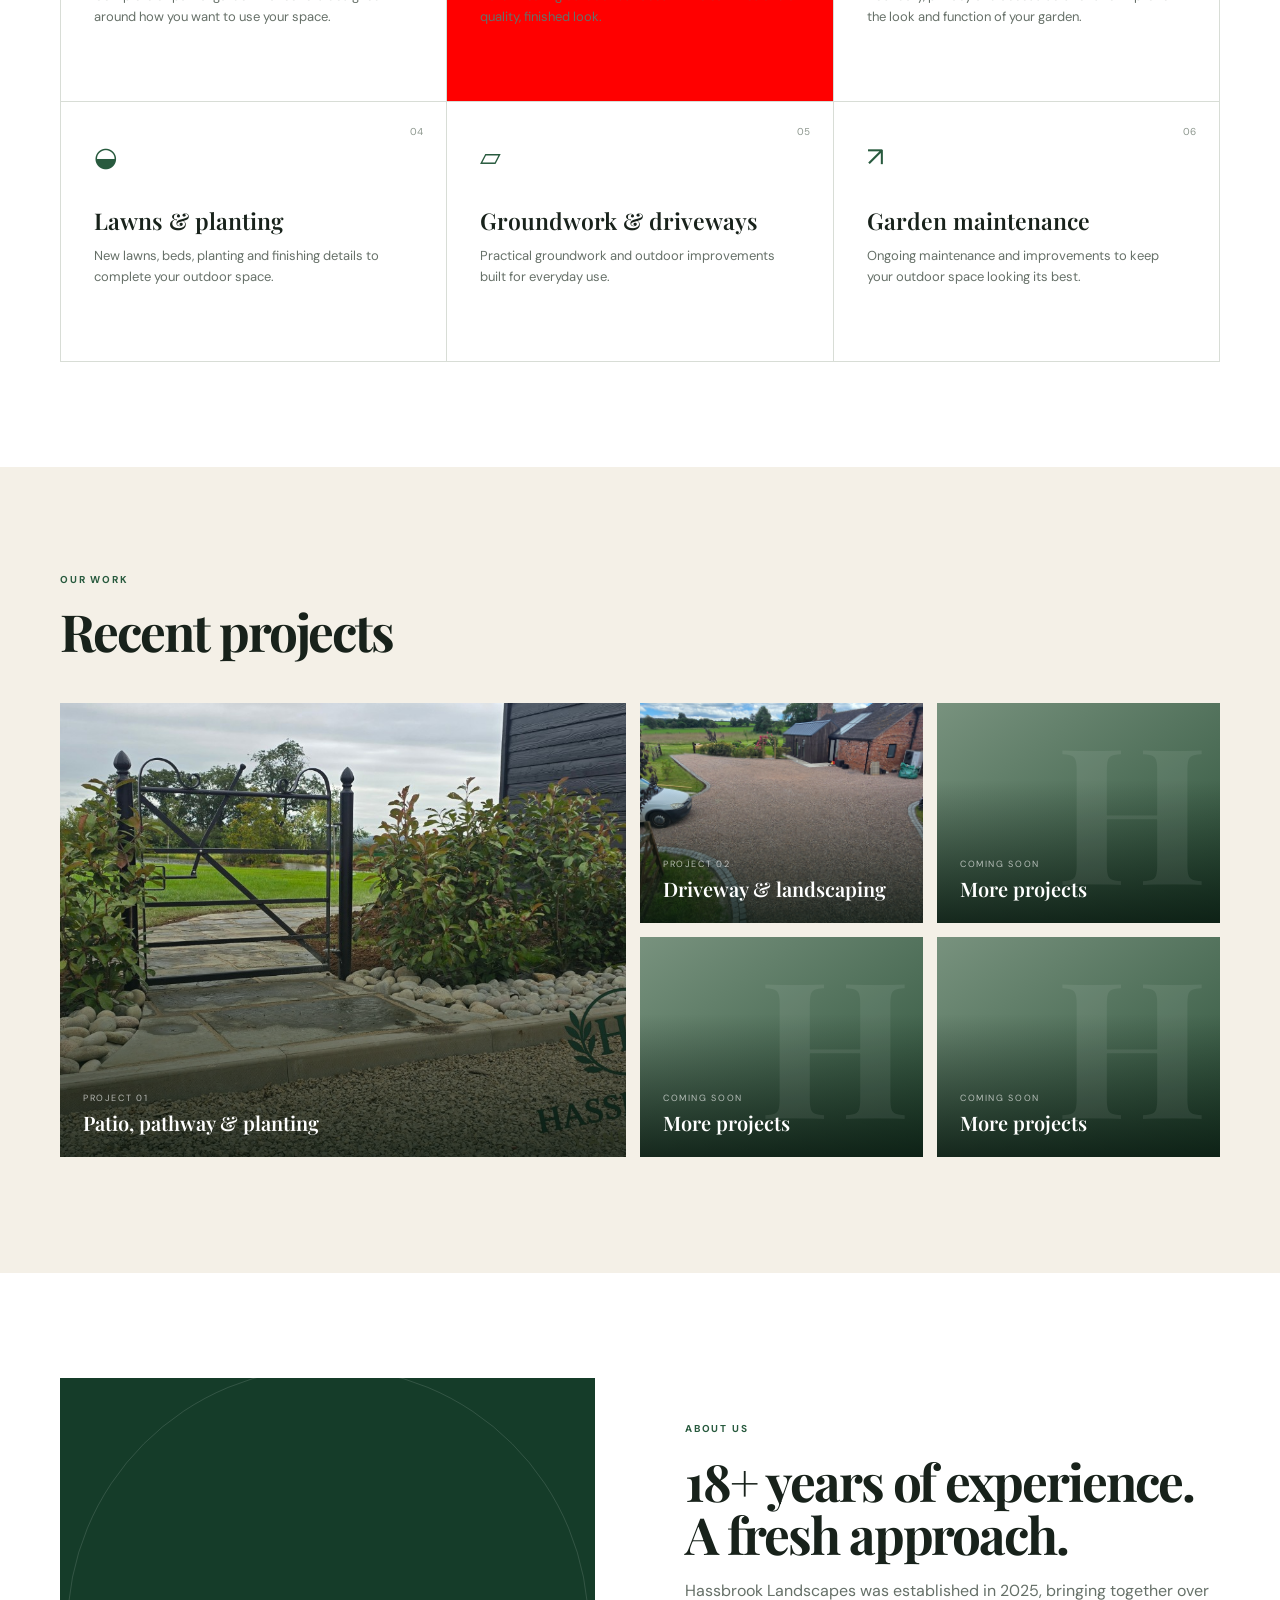
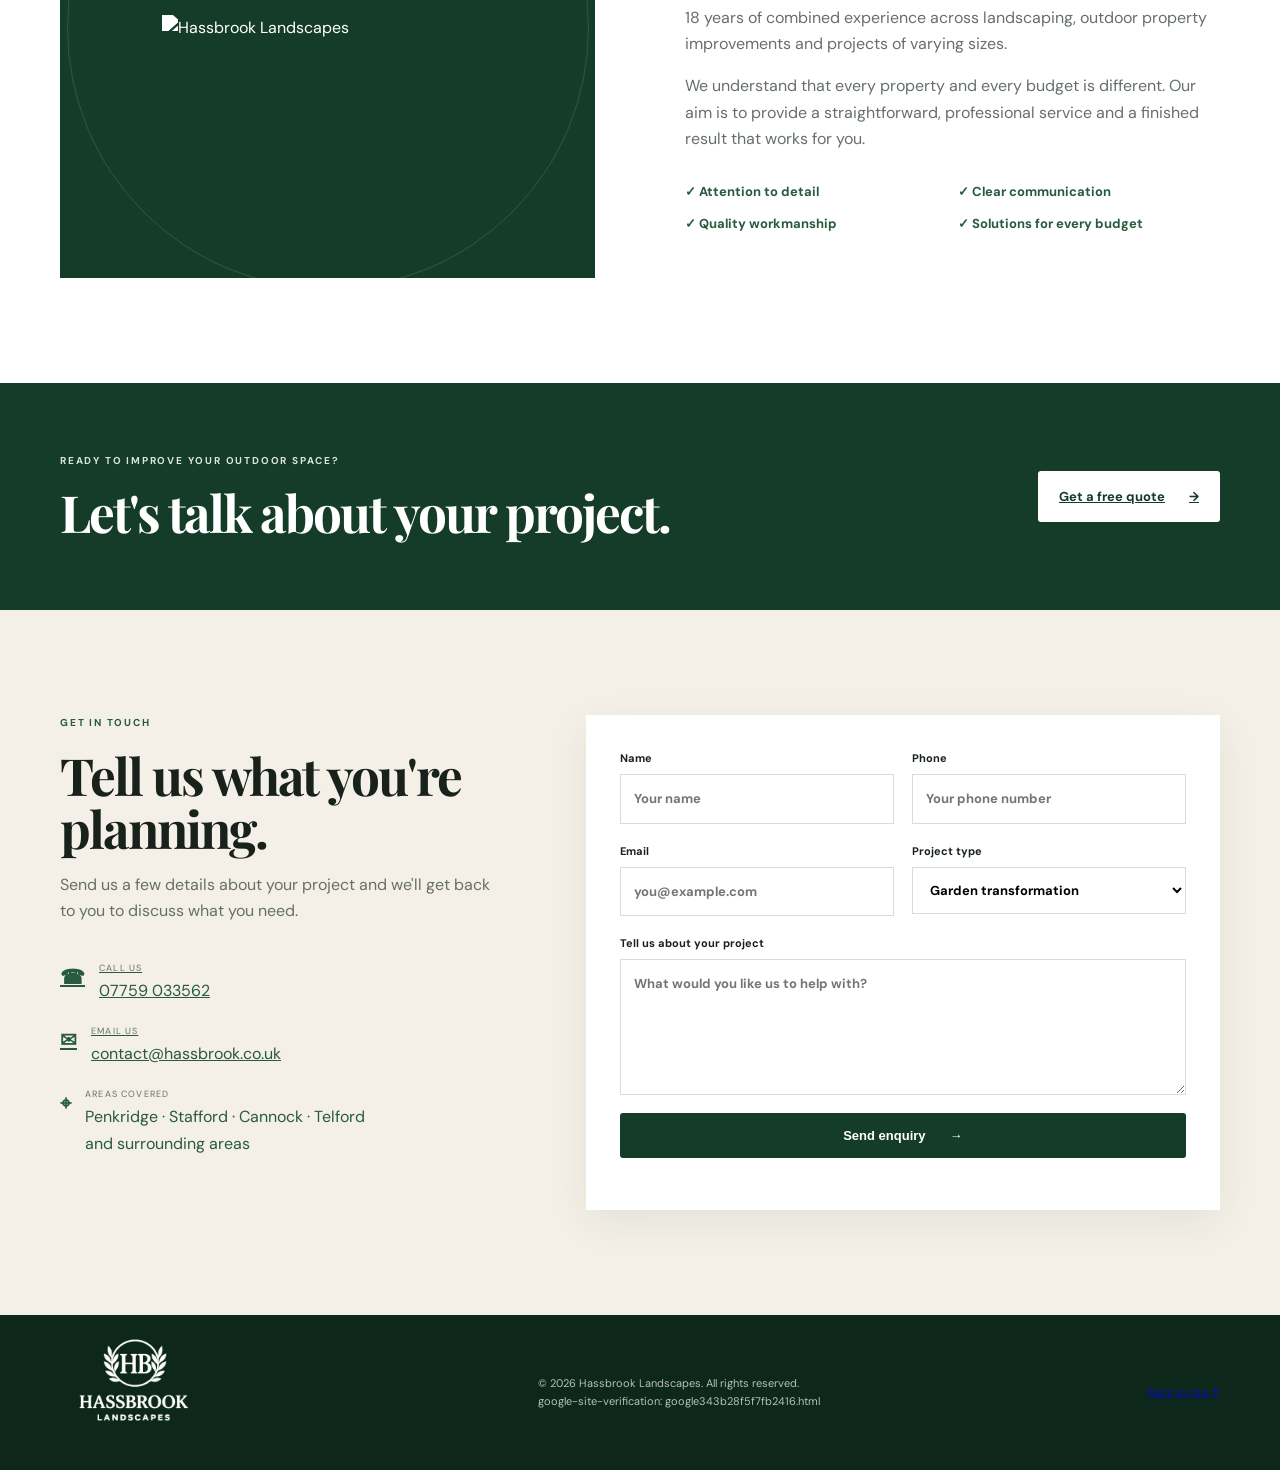
==== commit db5d320b: "Add files via upload" ====
--- a/index.html
+++ b/index.html
@@ -1,11 +1,11 @@
 <!doctype html>
 <html lang="en-GB">
-<head>
+<head><meta name="google-site-verification" content="pPkuNRelfYXV92lcxTunqrkwxL5OckRHHZI8O9JKjnA" />
 <meta charset="utf-8"><meta name="viewport" content="width=device-width,initial-scale=1">
 <meta name="description" content="Hassbrook Landscapes provides landscaping, outdoor property improvements and garden maintenance across Penkridge, Stafford, Cannock, Telford and surrounding areas.">
 <meta name="theme-color" content="#153c29"><title>Hassbrook Landscapes | Landscaping & Garden Maintenance</title>
 <link rel="preconnect" href="https://fonts.googleapis.com"><link rel="preconnect" href="https://fonts.gstatic.com" crossorigin>
-<link href="https://fonts.googleapis.com/css2?family=DM+Sans:wght@400;500;600;700&family=Playfair+Display:wght@600;700&display=swap" rel="stylesheet"><link rel="stylesheet" href="style.css">
+<link href="https://fonts.googleapis.com/css2?family=DM+Sans:wght@400;500;600;700&family=Playfair+Display:wght@600;700&display=swap" rel="stylesheet"><link rel="stylesheet" href="style.css?v=2">
 </head>
 <body>
 <header class="header"><div class="wrap nav"><a class="logo-link" href="#home"><img src="logo.png" alt="Hassbrook Landscapes logo"></a><button class="menu" aria-label="Open navigation">☰</button><nav><a href="#home">Home</a><a href="#services">Services</a><a href="#projects">Projects</a><a href="#about">About us</a><a class="nav-cta" href="#contact">Get a free quote</a></nav></div></header>
@@ -14,7 +14,7 @@
 <section class="intro"><div class="wrap split"><div><p class="eyebrow dark">Your garden, transformed</p><h2>Professional work without the hassle.</h2></div><div class="copy"><p>Whether you're planning a complete garden transformation, improving one area or looking for regular maintenance, Hassbrook Landscapes can help.</p><p>Established in 2025, we bring together <strong>over 18 years of combined experience</strong> across landscaping and outdoor property projects.</p><a class="text-link" href="#about">Meet Hassbrook Landscapes <span>→</span></a></div></div></section>
 <section id="services" class="services section"><div class="wrap"><div class="heading"><div><p class="eyebrow dark">What we do</p><h2>Landscaping services</h2></div><p>From practical improvements to full garden makeovers, we can help turn your outdoor space into something you're proud of.</p></div><div class="cards">
 <article><span>01</span><div class="ico">✦</div><h3>Garden transformations</h3><p>Complete or partial garden makeovers designed around how you want to use your space.</p></article>
-<article><span>02</span><div class="ico">▧</div><h3>Patios & paving</h3><p>Hard-wearing outdoor surfaces with clean lines and a quality, finished look.</p></article>
+<article class="service-card patio-card"><span>02</span><div class="ico">▧</div><h3>Patios & paving</h3><p>Hard-wearing outdoor surfaces with clean lines and a quality, finished look.</p></article>
 <article><span>03</span><div class="ico">⌂</div><h3>Fencing & gates</h3><p>Boundary, privacy and access solutions to improve the look and function of your garden.</p></article>
 <article><span>04</span><div class="ico">◒</div><h3>Lawns & planting</h3><p>New lawns, beds, planting and finishing details to complete your outdoor space.</p></article>
 <article><span>05</span><div class="ico">▱</div><h3>Groundwork & driveways</h3><p>Practical groundwork and outdoor improvements built for everyday use.</p></article>
--- a/style.css
+++ b/style.css
@@ -1,3 +1,17 @@
 :root{--green:#153c29;--green2:#285a3e;--cream:#f4f0e7;--ink:#18221b;--muted:#667068;--line:#d8ddd6;--gold:#c7ae69;--serif:'Playfair Display',Georgia,serif;--sans:'DM Sans',Arial,sans-serif}*{box-sizing:border-box}html{scroll-behavior:smooth}body{margin:0;color:var(--ink);font-family:var(--sans);line-height:1.65}.wrap{width:min(1160px,calc(100% - 40px));margin:auto}.header{position:absolute;top:0;left:0;width:100%;z-index:5;color:white}.nav{height:96px;display:flex;align-items:center;justify-content:space-between;border-bottom:1px solid rgba(255,255,255,.2)}.logo-link img{width:175px;height:auto;display:block;filter:brightness(0) invert(1)}nav{display:flex;align-items:center;gap:29px;font-size:14px}nav a{opacity:.92}nav a:hover{opacity:1}.nav-cta{background:white;color:var(--green);padding:11px 17px;border-radius:3px;font-weight:700}.menu{display:none;background:none;border:0;color:#fff;font-size:25px}.hero{min-height:780px;display:flex;align-items:center;position:relative;overflow:hidden;color:white;background:linear-gradient(120deg,#102d1e,#1f4e34 58%,#315e42)}.hero:after{content:'';position:absolute;right:-20%;bottom:-50%;width:80%;height:120%;border:1px solid rgba(255,255,255,.12);border-radius:50%;transform:rotate(-20deg)}.hero-shape{position:absolute;border:1px solid rgba(255,255,255,.1);border-radius:50%}.one{width:620px;height:620px;right:-120px;top:110px}.two{width:370px;height:370px;right:100px;top:235px}.hero-inner{position:relative;z-index:1;padding-top:90px}.eyebrow{text-transform:uppercase;letter-spacing:.18em;font-size:10px;font-weight:700;margin:0 0 17px;opacity:.85}.dark{color:var(--green2);opacity:1}.hero h1{font:700 clamp(54px,7vw,88px)/.98 var(--serif);letter-spacing:-.045em;margin:0 0 25px}.hero h1 i{color:#dbe8da;font-weight:600}.lead{max-width:650px;font-size:18px;opacity:.9}.actions{display:flex;gap:13px;margin:32px 0}.btn{display:inline-flex;align-items:center;justify-content:center;gap:24px;border:1px solid transparent;border-radius:3px;padding:14px 20px;font-weight:700;font-size:13px;cursor:pointer}.primary{background:var(--green);color:#fff}.hero .primary{background:#fff;color:var(--green)}.outline{color:#fff;border-color:rgba(255,255,255,.5)}.light{background:#fff;color:var(--green)}.trust{display:flex;gap:24px;flex-wrap:wrap;font-size:11px;opacity:.82}.intro,.projects,.contact{background:var(--cream)}.section,.intro{padding:105px 0}.split{display:grid;grid-template-columns:1fr 1fr;gap:90px}.intro h2,.section h2,.cta h2{font:700 clamp(38px,4vw,58px)/1.05 var(--serif);letter-spacing:-.04em;margin:0}.copy p,.heading>p,.about-grid>div:last-child>p:not(.eyebrow),.contact-grid>div>p:not(.eyebrow){color:var(--muted)}.text-link{font-weight:700;color:var(--green2);display:inline-flex;gap:10px;margin-top:8px}.heading{display:flex;justify-content:space-between;align-items:end;gap:40px;margin-bottom:44px}.heading>p{max-width:400px;margin:0}.cards{display:grid;grid-template-columns:repeat(3,1fr);border-left:1px solid var(--line);border-top:1px solid var(--line)}.cards article{position:relative;min-height:260px;padding:33px;border-right:1px solid var(--line);border-bottom:1px solid var(--line)}.cards article>span{position:absolute;top:22px;right:23px;font-size:10px;color:#8c968d}.ico{font-size:27px;color:var(--green2);margin-bottom:28px}.cards h3{font:600 23px/1.2 var(--serif);margin:0 0 10px}.cards p{font-size:13px;color:var(--muted);margin:0}.gallery{display:grid;grid-template-columns:2fr 1fr 1fr;grid-auto-rows:220px;gap:14px}.tile{position:relative;overflow:hidden;background:linear-gradient(145deg,#78927e,#2d523a)}.tile:before{content:'';position:absolute;inset:0;background:linear-gradient(transparent 35%,rgba(5,20,12,.78))}.tile:after{content:'H';position:absolute;font:700 190px/1 var(--serif);color:rgba(255,255,255,.08);right:12px;top:8px}.tile>div{position:absolute;bottom:0;padding:23px;color:#fff}.tile small{display:block;font-size:9px;letter-spacing:.18em;opacity:.65;margin-bottom:6px}.tile strong{display:block;font:600 20px/1.1 var(--serif)}.tall{grid-row:span 2}.note{font-size:11px;color:var(--muted)}.about{background:#fff}.about-grid{align-items:center}.brand-panel{min-height:500px;background:var(--green);display:flex;align-items:center;justify-content:center;overflow:hidden;position:relative}.brand-panel:before{content:'';position:absolute;width:520px;height:520px;border:1px solid rgba(255,255,255,.13);border-radius:50%}.brand-panel img{width:62%;position:relative;filter:brightness(0) invert(1)}.ticks{display:grid;grid-template-columns:1fr 1fr;gap:11px;margin-top:28px;font-size:13px;font-weight:700;color:var(--green2)}.cta{padding:70px 0;background:var(--green);color:#fff}.cta-inner{display:flex;align-items:center;justify-content:space-between;gap:40px}.cta h2{max-width:700px}.contact-grid{display:grid;grid-template-columns:.82fr 1.18fr;gap:85px}.details{display:grid;gap:20px;margin-top:36px}.details a,.details>div{display:flex;gap:14px;align-items:flex-start;color:var(--green2)}.details b{font-size:20px}.details small{display:block;text-transform:uppercase;letter-spacing:.13em;font-size:9px;color:var(--muted);margin-bottom:2px}.form{background:white;padding:34px;display:grid;grid-template-columns:1fr 1fr;gap:18px;box-shadow:0 12px 40px rgba(20,45,30,.07)}label{font-size:11px;font-weight:700}input,select,textarea{display:block;width:100%;margin-top:7px;border:1px solid var(--line);padding:13px;font:inherit;font-size:13px;background:#fff;outline:none}textarea{resize:vertical}input:focus,select:focus,textarea:focus{border-color:var(--green2)}.full{grid-column:1/-1}.form .note{margin:0}.foot{min-height:100px;display:flex;align-items:center;justify-content:space-between;gap:20px}.foot img{width:150px;filter:brightness(0) invert(1)}footer{background:#0d281a;color:#fff;font-size:11px}footer p{opacity:.7}footer a:last-child{opacity:.7}@media(max-width:800px){.wrap{width:min(100% - 28px,620px)}.nav{height:78px}.logo-link img{width:145px}.menu{display:block}nav{display:none;position:absolute;top:78px;left:0;right:0;background:var(--green);padding:20px;flex-direction:column;align-items:stretch;gap:17px}nav.open{display:flex}.nav-cta{text-align:center}.hero{min-height:700px}.hero h1{font-size:54px}.lead{font-size:16px}.actions{flex-direction:column;align-items:stretch}.trust{display:grid;gap:7px}.section,.intro{padding:75px 0}.split,.contact-grid{grid-template-columns:1fr;gap:45px}.heading,.cta-inner{display:block}.heading>p{margin-top:14px}.cards{grid-template-columns:1fr}.gallery{grid-template-columns:1fr 1fr;grid-auto-rows:190px}.tall{grid-column:span 2;grid-row:span 1}.brand-panel{min-height:360px}.form{grid-template-columns:1fr}.full{grid-column:1}.foot{flex-direction:column;justify-content:center;padding:25px 0;text-align:center}}@media(max-width:470px){.gallery{grid-template-columns:1fr}.tall{grid-column:span 1}.ticks{grid-template-columns:1fr}}
 
 .tile.photo{background-size:cover;background-position:center}.tile.photo:after{display:none}.tile.photo:before{z-index:1}.tile.photo>div{z-index:2}
+.services .cards article.patio-card {
+background-image:
+linear-gradient(
+rgba(21, 60, 41, 0.3),
+rgba(21, 60, 41, 0.6)
+),
+url("https://www.hassbrook.co.uk/patio1.jpg") !important;
+background-size: cover !important;
+background-position: center !important;
+background-repeat: no-repeat !important;
+color: white;
+}.services .cards article.patio-card {
+background: red !important;
+}
